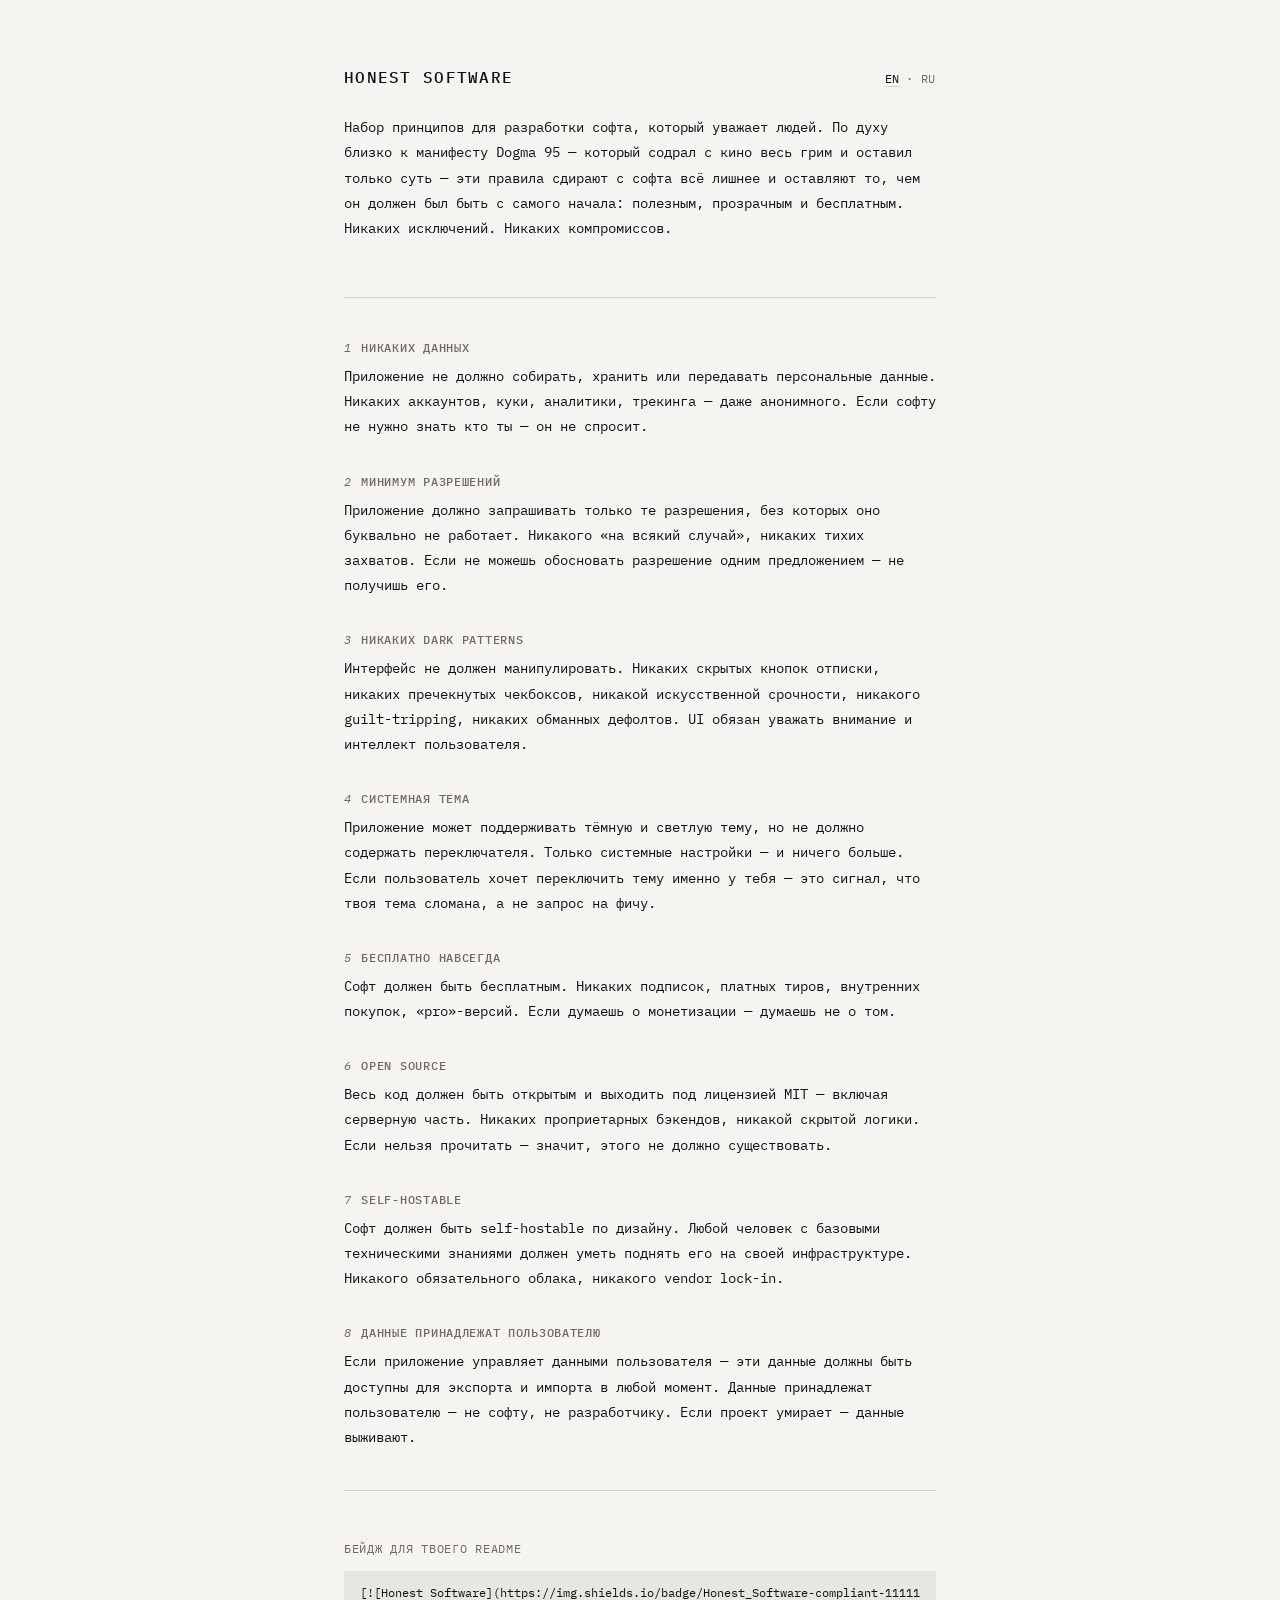
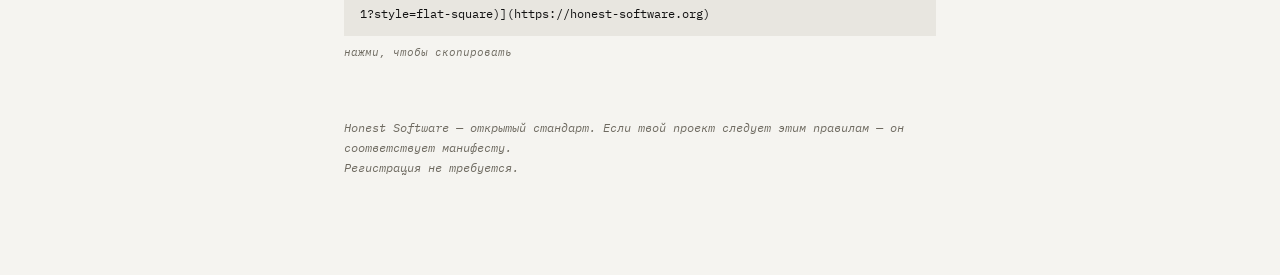
==== ru/index.html @ a2bb9f9b "Honest Software manifesto Manifesto text in English and Russian, plus a static page for honest-softw" ====
<!DOCTYPE html>
<html lang="ru">
<head>
  <meta charset="UTF-8">
  <meta name="viewport" content="width=device-width, initial-scale=1.0">
  <title>Honest Software</title>

  <link rel="preconnect" href="https://fonts.googleapis.com">
  <link rel="preconnect" href="https://fonts.gstatic.com" crossorigin>
  <link rel="preload" as="style"
        href="https://fonts.googleapis.com/css2?family=IBM+Plex+Mono:ital,wght@0,400;0,500;1,400&display=swap"
        onload="this.onload=null;this.rel='stylesheet'">
  <noscript>
    <link rel="stylesheet"
          href="https://fonts.googleapis.com/css2?family=IBM+Plex+Mono:ital,wght@0,400;0,500;1,400&display=swap">
  </noscript>

  <style>
    *, *::before, *::after {
      box-sizing: border-box;
      margin: 0;
      padding: 0;
    }

    :root {
      --bg: #f5f4f0;
      --fg: #111;
      --muted: #6e6a60;
      --rule: #d4d2cc;
      --badge-bg: #e8e6e0;
      --badge-bg-hover: #dedad2;
    }

    html {
      font-size: 16px;
    }

    body {
      background: var(--bg);
      color: var(--fg);
      font-family: 'IBM Plex Mono', monospace;
      line-height: 1.7;
      padding: 4rem 1.5rem 6rem;
      max-width: 640px;
      margin: 0 auto;
      overflow-x: hidden;
    }

    header {
      margin-bottom: 3.5rem;
    }

    .topline {
      display: flex;
      justify-content: space-between;
      align-items: baseline;
      gap: 1rem;
      margin-bottom: 1.5rem;
    }

    h1 {
      font-size: 1rem;
      font-weight: 500;
      letter-spacing: 0.08em;
      text-transform: uppercase;
    }

    .lang {
      font-size: 0.75rem;
      letter-spacing: 0.06em;
      white-space: nowrap;
    }

    .lang a {
      color: var(--fg);
      text-decoration: none;
      border-bottom: 1px solid var(--rule);
    }

    .lang a:hover {
      border-bottom-color: var(--fg);
    }

    .lang [aria-current],
    .lang .sep {
      color: var(--muted);
    }

    .lang .sep {
      margin: 0 0.4rem;
    }

    .preamble {
      font-size: 0.875rem;
      color: var(--fg);
      line-height: 1.8;
    }

    hr {
      border: none;
      border-top: 1px solid var(--rule);
      margin: 2.5rem 0;
    }

    ol {
      list-style: none;
    }

    ol li {
      margin-bottom: 2rem;
    }

    .rule-title {
      font-size: 0.75rem;
      font-weight: 500;
      letter-spacing: 0.06em;
      text-transform: uppercase;
      color: var(--muted);
      margin-bottom: 0.35rem;
    }

    .rule-number {
      font-style: italic;
      font-weight: 400;
      margin-right: 0.6rem;
    }

    .rule-body {
      font-size: 0.875rem;
      line-height: 1.8;
    }

    footer {
      margin-top: 3.5rem;
      font-size: 0.75rem;
      color: var(--muted);
      font-style: italic;
    }

    .badge-section {
      margin-top: 3rem;
    }

    .badge-label {
      font-size: 0.75rem;
      text-transform: uppercase;
      letter-spacing: 0.06em;
      color: var(--muted);
      margin-bottom: 0.75rem;
    }

    .badge-code {
      font: inherit;
      font-size: 0.75rem;
      color: var(--fg);
      background: var(--badge-bg);
      border: none;
      display: block;
      width: 100%;
      text-align: left;
      padding: 0.75rem 1rem;
      white-space: pre-wrap;
      word-break: break-all;
      cursor: pointer;
      transition: background 0.15s;
    }

    .badge-code:hover {
      background: var(--badge-bg-hover);
    }

    .badge-code:focus-visible {
      outline: 2px solid var(--fg);
      outline-offset: 2px;
    }

    .copy-hint {
      font-size: 0.7rem;
      color: var(--muted);
      margin-top: 0.4rem;
      font-style: italic;
    }

    @media (prefers-color-scheme: dark) {
      :root {
        --bg: #141412;
        --fg: #e8e6e0;
        --muted: #8a857a;
        --rule: #2a2926;
        --badge-bg: #1e1d1a;
        --badge-bg-hover: #252320;
      }
    }

    @media (max-width: 480px) {
      body {
        padding: 2.5rem 1.25rem 4rem;
      }
    }
  </style>
</head>
<body>

  <header>
    <div class="topline">
      <h1>Honest Software</h1>
      <nav class="lang" aria-label="Язык">
        <a href="/" lang="en">EN</a><span class="sep">·</span><span aria-current="true">RU</span>
      </nav>
    </div>
    <p class="preamble">
      Набор принципов для разработки софта, который уважает людей.
      По духу близко к манифесту Dogma 95 — который содрал с кино весь грим и оставил только суть —
      эти правила сдирают с софта всё лишнее и оставляют то, чем он должен был быть с самого начала:
      полезным, прозрачным и бесплатным. Никаких исключений. Никаких компромиссов.
    </p>
  </header>

  <hr>

  <ol>
    <li>
      <div class="rule-title"><span class="rule-number">1</span>Никаких данных</div>
      <div class="rule-body">Приложение не должно собирать, хранить или передавать персональные данные. Никаких аккаунтов, куки, аналитики, трекинга — даже анонимного. Если софту не нужно знать кто ты — он не спросит.</div>
    </li>
    <li>
      <div class="rule-title"><span class="rule-number">2</span>Минимум разрешений</div>
      <div class="rule-body">Приложение должно запрашивать только те разрешения, без которых оно буквально не работает. Никакого «на всякий случай», никаких тихих захватов. Если не можешь обосновать разрешение одним предложением — не получишь его.</div>
    </li>
    <li>
      <div class="rule-title"><span class="rule-number">3</span>Никаких dark patterns</div>
      <div class="rule-body">Интерфейс не должен манипулировать. Никаких скрытых кнопок отписки, никаких пречекнутых чекбоксов, никакой искусственной срочности, никакого guilt-tripping, никаких обманных дефолтов. UI обязан уважать внимание и интеллект пользователя.</div>
    </li>
    <li>
      <div class="rule-title"><span class="rule-number">4</span>Системная тема</div>
      <div class="rule-body">Приложение может поддерживать тёмную и светлую тему, но не должно содержать переключателя. Только системные настройки — и ничего больше. Если пользователь хочет переключить тему именно у тебя — это сигнал, что твоя тема сломана, а не запрос на фичу.</div>
    </li>
    <li>
      <div class="rule-title"><span class="rule-number">5</span>Бесплатно навсегда</div>
      <div class="rule-body">Софт должен быть бесплатным. Никаких подписок, платных тиров, внутренних покупок, «pro»-версий. Если думаешь о монетизации — думаешь не о том.</div>
    </li>
    <li>
      <div class="rule-title"><span class="rule-number">6</span>Open source</div>
      <div class="rule-body">Весь код должен быть открытым и выходить под лицензией MIT — включая серверную часть. Никаких проприетарных бэкендов, никакой скрытой логики. Если нельзя прочитать — значит, этого не должно существовать.</div>
    </li>
    <li>
      <div class="rule-title"><span class="rule-number">7</span>Self-hostable</div>
      <div class="rule-body">Софт должен быть self-hostable по дизайну. Любой человек с базовыми техническими знаниями должен уметь поднять его на своей инфраструктуре. Никакого обязательного облака, никакого vendor lock-in.</div>
    </li>
    <li>
      <div class="rule-title"><span class="rule-number">8</span>Данные принадлежат пользователю</div>
      <div class="rule-body">Если приложение управляет данными пользователя — эти данные должны быть доступны для экспорта и импорта в любой момент. Данные принадлежат пользователю — не софту, не разработчику. Если проект умирает — данные выживают.</div>
    </li>
  </ol>

  <hr>

  <div class="badge-section">
    <div class="badge-label">Бейдж для твоего README</div>
    <button type="button" class="badge-code" id="badge">[![Honest Software](https://img.shields.io/badge/Honest_Software-compliant-111111?style=flat-square)](https://honest-software.org)</button>
    <div class="copy-hint" id="hint" aria-live="polite">нажми, чтобы скопировать</div>
  </div>

  <footer>
    <p>Honest Software — открытый стандарт. Если твой проект следует этим правилам — он соответствует манифесту.<br>Регистрация не требуется.</p>
  </footer>

  <script>
    (function () {
      var badge = document.getElementById('badge');
      var hint = document.getElementById('hint');
      var idle = hint.textContent;

      function say(message) {
        hint.textContent = message;
        setTimeout(function () { hint.textContent = idle; }, 2000);
      }

      badge.addEventListener('click', function () {
        navigator.clipboard.writeText(badge.textContent.trim()).then(
          function () { say('скопировано'); },
          function () { say('не удалось скопировать — выдели текст вручную'); }
        );
      });
    })();
  </script>

</body>
</html>
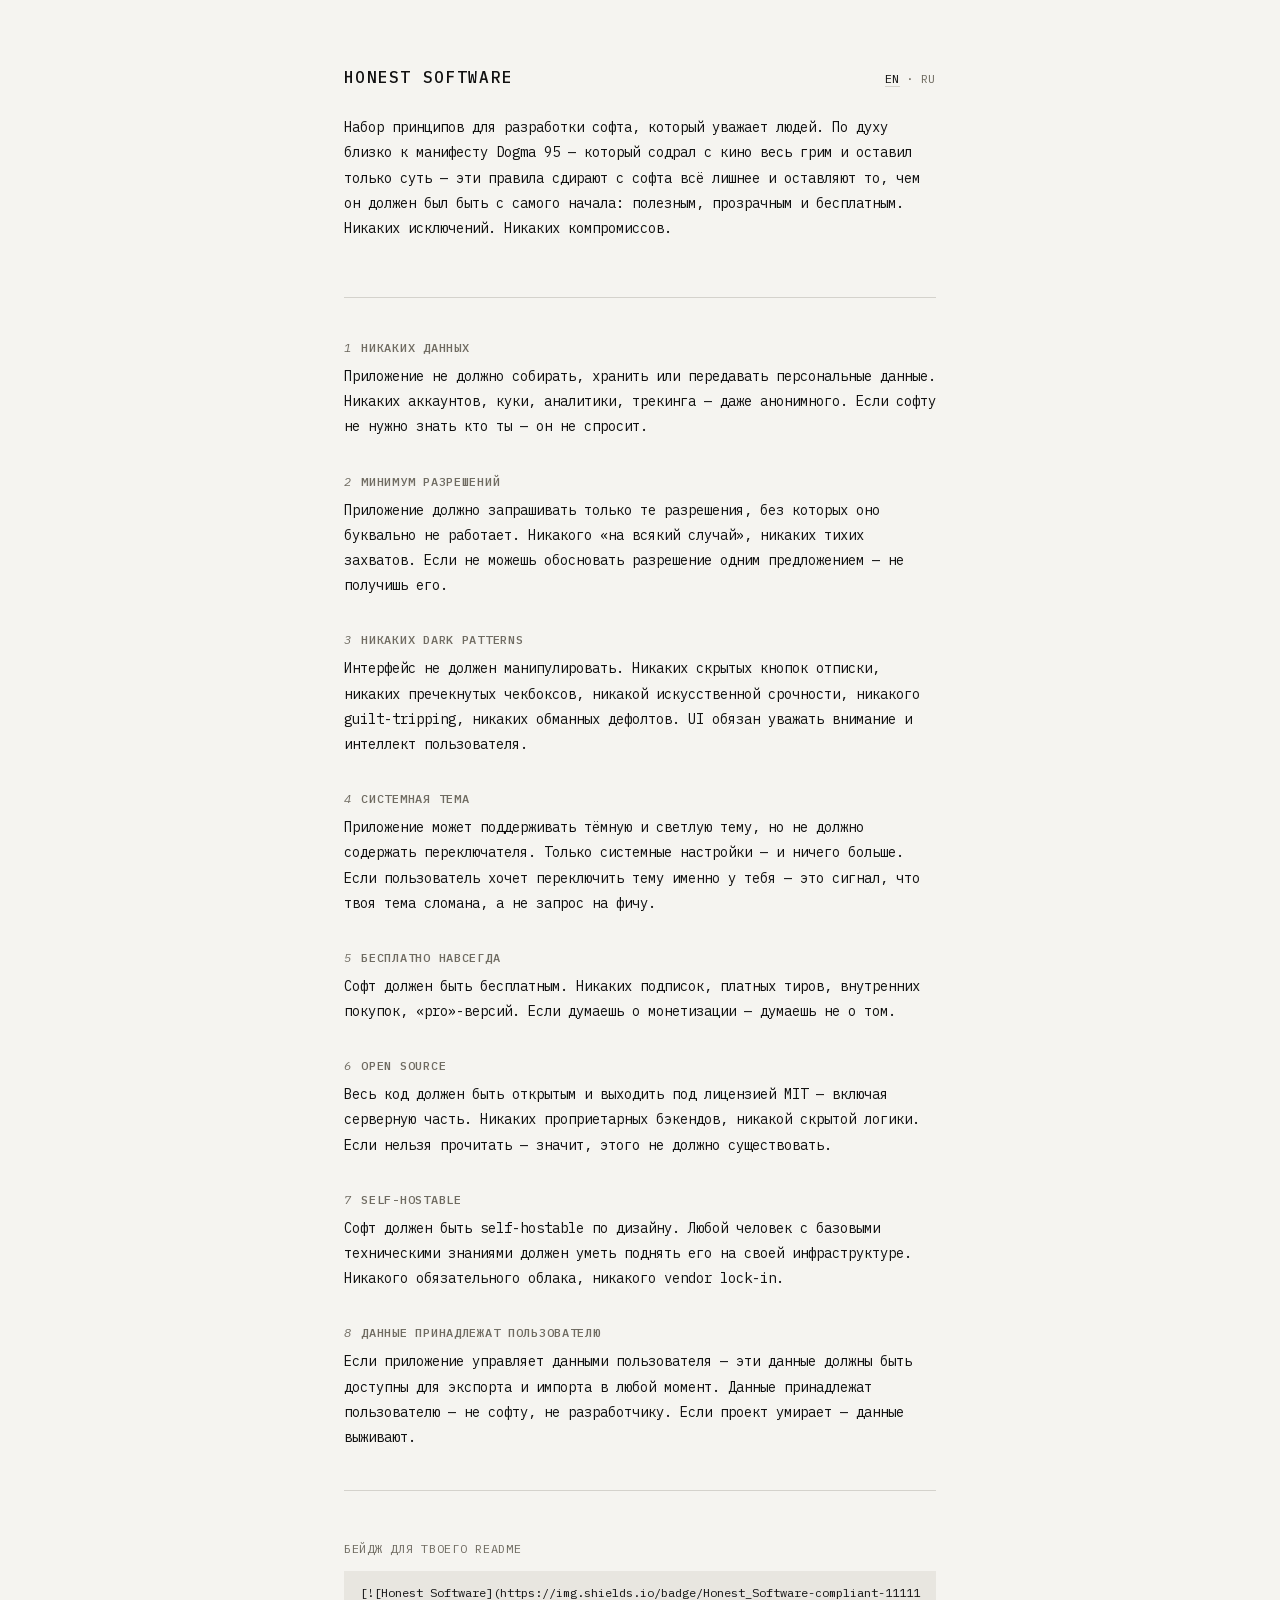
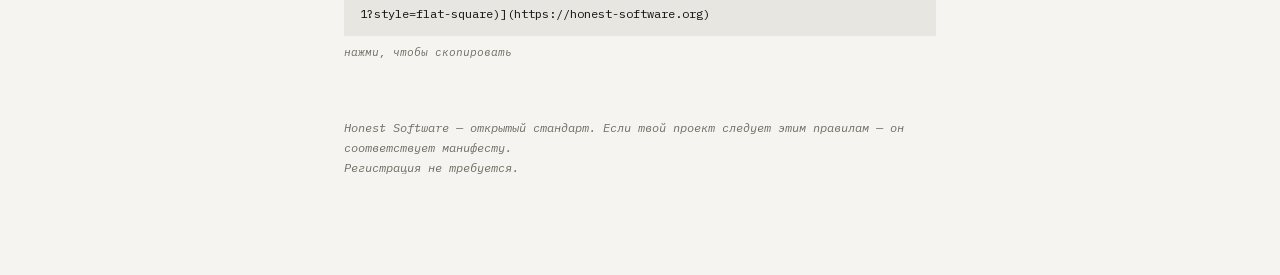
==== commit 3541c234: "Self-host IBM Plex Mono Rule 1 forbids third-party requests the user never asked for, and the page o" ====
--- a/ru/index.html
+++ b/ru/index.html
@@ -4,18 +4,219 @@
   <meta charset="UTF-8">
   <meta name="viewport" content="width=device-width, initial-scale=1.0">
   <title>Honest Software</title>
-
-  <link rel="preconnect" href="https://fonts.googleapis.com">
-  <link rel="preconnect" href="https://fonts.gstatic.com" crossorigin>
-  <link rel="preload" as="style"
-        href="https://fonts.googleapis.com/css2?family=IBM+Plex+Mono:ital,wght@0,400;0,500;1,400&display=swap"
-        onload="this.onload=null;this.rel='stylesheet'">
-  <noscript>
-    <link rel="stylesheet"
-          href="https://fonts.googleapis.com/css2?family=IBM+Plex+Mono:ital,wght@0,400;0,500;1,400&display=swap">
-  </noscript>
+  <meta name="description" content="Восемь правил для софта, который уважает людей: никакого сбора данных, никаких dark patterns, бесплатно, открытый код, self-hostable. Открытый стандарт, регистрация не требуется.">
+
+  <link rel="canonical" href="https://honest-software.org/ru/">
+  <link rel="alternate" hreflang="en" href="https://honest-software.org/">
+  <link rel="alternate" hreflang="ru" href="https://honest-software.org/ru/">
+  <link rel="alternate" hreflang="x-default" href="https://honest-software.org/">
+  <link rel="icon" href="/favicon.svg" type="image/svg+xml">
+
+  <meta property="og:type" content="website">
+  <meta property="og:site_name" content="Honest Software">
+  <meta property="og:title" content="Honest Software">
+  <meta property="og:description" content="Восемь правил для софта, который уважает людей. Открытый стандарт, регистрация не требуется.">
+  <meta property="og:url" content="https://honest-software.org/ru/">
+  <meta property="og:locale" content="ru_RU">
+  <meta property="og:locale:alternate" content="en_US">
+  <meta name="twitter:card" content="summary">
+
+  <script type="application/ld+json">
+  {
+    "@context": "https://schema.org",
+    "@graph": [
+      {
+        "@type": "WebSite",
+        "@id": "https://honest-software.org/#website",
+        "url": "https://honest-software.org/",
+        "name": "Honest Software",
+        "inLanguage": ["en", "ru"],
+        "license": "https://spdx.org/licenses/MIT.html"
+      },
+      {
+        "@type": "DefinedTermSet",
+        "@id": "https://honest-software.org/ru/#manifesto",
+        "name": "Honest Software",
+        "url": "https://honest-software.org/ru/",
+        "inLanguage": "ru",
+        "description": "Набор принципов для разработки софта, который уважает людей. По духу близко к манифесту Dogma 95: эти правила сдирают с софта всё лишнее и оставляют то, чем он должен был быть с самого начала — полезным, прозрачным и бесплатным. Открытый стандарт, регистрация не требуется.",
+        "license": "https://spdx.org/licenses/MIT.html",
+        "sameAs": "https://honest-software.org/#manifesto",
+        "hasDefinedTerm": [
+          {
+            "@type": "DefinedTerm",
+            "@id": "https://honest-software.org/ru/#rule-1",
+            "termCode": "1",
+            "name": "Никаких данных",
+            "description": "Приложение не должно собирать, хранить или передавать персональные данные. Никаких аккаунтов, куки, аналитики, трекинга — даже анонимного. Если софту не нужно знать кто ты — он не спросит."
+          },
+          {
+            "@type": "DefinedTerm",
+            "@id": "https://honest-software.org/ru/#rule-2",
+            "termCode": "2",
+            "name": "Минимум разрешений",
+            "description": "Приложение должно запрашивать только те разрешения, без которых оно буквально не работает. Никакого «на всякий случай», никаких тихих захватов. Если не можешь обосновать разрешение одним предложением — не получишь его."
+          },
+          {
+            "@type": "DefinedTerm",
+            "@id": "https://honest-software.org/ru/#rule-3",
+            "termCode": "3",
+            "name": "Никаких dark patterns",
+            "description": "Интерфейс не должен манипулировать. Никаких скрытых кнопок отписки, никаких пречекнутых чекбоксов, никакой искусственной срочности, никакого guilt-tripping, никаких обманных дефолтов. UI обязан уважать внимание и интеллект пользователя."
+          },
+          {
+            "@type": "DefinedTerm",
+            "@id": "https://honest-software.org/ru/#rule-4",
+            "termCode": "4",
+            "name": "Системная тема",
+            "description": "Приложение может поддерживать тёмную и светлую тему, но не должно содержать переключателя. Только системные настройки — и ничего больше. Если пользователь хочет переключить тему именно у тебя — это сигнал, что твоя тема сломана, а не запрос на фичу."
+          },
+          {
+            "@type": "DefinedTerm",
+            "@id": "https://honest-software.org/ru/#rule-5",
+            "termCode": "5",
+            "name": "Бесплатно навсегда",
+            "description": "Софт должен быть бесплатным. Никаких подписок, платных тиров, внутренних покупок, «pro»-версий. Если думаешь о монетизации — думаешь не о том."
+          },
+          {
+            "@type": "DefinedTerm",
+            "@id": "https://honest-software.org/ru/#rule-6",
+            "termCode": "6",
+            "name": "Open source",
+            "description": "Весь код должен быть открытым и выходить под лицензией MIT — включая серверную часть. Никаких проприетарных бэкендов, никакой скрытой логики. Если нельзя прочитать — значит, этого не должно существовать."
+          },
+          {
+            "@type": "DefinedTerm",
+            "@id": "https://honest-software.org/ru/#rule-7",
+            "termCode": "7",
+            "name": "Self-hostable",
+            "description": "Софт должен быть self-hostable по дизайну. Любой человек с базовыми техническими знаниями должен уметь поднять его на своей инфраструктуре. Никакого обязательного облака, никакого vendor lock-in."
+          },
+          {
+            "@type": "DefinedTerm",
+            "@id": "https://honest-software.org/ru/#rule-8",
+            "termCode": "8",
+            "name": "Данные принадлежат пользователю",
+            "description": "Если приложение управляет данными пользователя — эти данные должны быть доступны для экспорта и импорта в любой момент. Данные принадлежат пользователю — не софту, не разработчику. Если проект умирает — данные выживают."
+          }
+        ]
+      }
+    ]
+  }
+  </script>
+
+  <link rel="preload" as="font" type="font/woff2" href="/fonts/ibm-plex-mono-400-cyrillic.woff2" crossorigin>
+  <link rel="preload" as="font" type="font/woff2" href="/fonts/ibm-plex-mono-400-latin.woff2" crossorigin>
 
   <style>
+    @font-face {
+      font-family: 'IBM Plex Mono';
+      font-style: normal;
+      font-weight: 400;
+      font-display: swap;
+      src: url('/fonts/ibm-plex-mono-400-latin.woff2') format('woff2');
+      unicode-range: U+0000-00FF, U+0131, U+0152-0153, U+02BB-02BC, U+02C6, U+02DA, U+02DC, U+0304, U+0308, U+0329, U+2000-206F, U+20AC, U+2122, U+2191, U+2193, U+2212, U+2215, U+FEFF, U+FFFD;
+    }
+
+    @font-face {
+      font-family: 'IBM Plex Mono';
+      font-style: normal;
+      font-weight: 400;
+      font-display: swap;
+      src: url('/fonts/ibm-plex-mono-400-latin-ext.woff2') format('woff2');
+      unicode-range: U+0100-02BA, U+02BD-02C5, U+02C7-02CC, U+02CE-02D7, U+02DD-02FF, U+0304, U+0308, U+0329, U+1D00-1DBF, U+1E00-1E9F, U+1EF2-1EFF, U+2020, U+20A0-20AB, U+20AD-20C0, U+2113, U+2C60-2C7F, U+A720-A7FF;
+    }
+
+    @font-face {
+      font-family: 'IBM Plex Mono';
+      font-style: normal;
+      font-weight: 400;
+      font-display: swap;
+      src: url('/fonts/ibm-plex-mono-400-cyrillic.woff2') format('woff2');
+      unicode-range: U+0301, U+0400-045F, U+0490-0491, U+04B0-04B1, U+2116;
+    }
+
+    @font-face {
+      font-family: 'IBM Plex Mono';
+      font-style: normal;
+      font-weight: 400;
+      font-display: swap;
+      src: url('/fonts/ibm-plex-mono-400-cyrillic-ext.woff2') format('woff2');
+      unicode-range: U+0460-052F, U+1C80-1C8A, U+20B4, U+2DE0-2DFF, U+A640-A69F, U+FE2E-FE2F;
+    }
+
+    @font-face {
+      font-family: 'IBM Plex Mono';
+      font-style: italic;
+      font-weight: 400;
+      font-display: swap;
+      src: url('/fonts/ibm-plex-mono-400-italic-latin.woff2') format('woff2');
+      unicode-range: U+0000-00FF, U+0131, U+0152-0153, U+02BB-02BC, U+02C6, U+02DA, U+02DC, U+0304, U+0308, U+0329, U+2000-206F, U+20AC, U+2122, U+2191, U+2193, U+2212, U+2215, U+FEFF, U+FFFD;
+    }
+
+    @font-face {
+      font-family: 'IBM Plex Mono';
+      font-style: italic;
+      font-weight: 400;
+      font-display: swap;
+      src: url('/fonts/ibm-plex-mono-400-italic-latin-ext.woff2') format('woff2');
+      unicode-range: U+0100-02BA, U+02BD-02C5, U+02C7-02CC, U+02CE-02D7, U+02DD-02FF, U+0304, U+0308, U+0329, U+1D00-1DBF, U+1E00-1E9F, U+1EF2-1EFF, U+2020, U+20A0-20AB, U+20AD-20C0, U+2113, U+2C60-2C7F, U+A720-A7FF;
+    }
+
+    @font-face {
+      font-family: 'IBM Plex Mono';
+      font-style: italic;
+      font-weight: 400;
+      font-display: swap;
+      src: url('/fonts/ibm-plex-mono-400-italic-cyrillic.woff2') format('woff2');
+      unicode-range: U+0301, U+0400-045F, U+0490-0491, U+04B0-04B1, U+2116;
+    }
+
+    @font-face {
+      font-family: 'IBM Plex Mono';
+      font-style: italic;
+      font-weight: 400;
+      font-display: swap;
+      src: url('/fonts/ibm-plex-mono-400-italic-cyrillic-ext.woff2') format('woff2');
+      unicode-range: U+0460-052F, U+1C80-1C8A, U+20B4, U+2DE0-2DFF, U+A640-A69F, U+FE2E-FE2F;
+    }
+
+    @font-face {
+      font-family: 'IBM Plex Mono';
+      font-style: normal;
+      font-weight: 500;
+      font-display: swap;
+      src: url('/fonts/ibm-plex-mono-500-latin.woff2') format('woff2');
+      unicode-range: U+0000-00FF, U+0131, U+0152-0153, U+02BB-02BC, U+02C6, U+02DA, U+02DC, U+0304, U+0308, U+0329, U+2000-206F, U+20AC, U+2122, U+2191, U+2193, U+2212, U+2215, U+FEFF, U+FFFD;
+    }
+
+    @font-face {
+      font-family: 'IBM Plex Mono';
+      font-style: normal;
+      font-weight: 500;
+      font-display: swap;
+      src: url('/fonts/ibm-plex-mono-500-latin-ext.woff2') format('woff2');
+      unicode-range: U+0100-02BA, U+02BD-02C5, U+02C7-02CC, U+02CE-02D7, U+02DD-02FF, U+0304, U+0308, U+0329, U+1D00-1DBF, U+1E00-1E9F, U+1EF2-1EFF, U+2020, U+20A0-20AB, U+20AD-20C0, U+2113, U+2C60-2C7F, U+A720-A7FF;
+    }
+
+    @font-face {
+      font-family: 'IBM Plex Mono';
+      font-style: normal;
+      font-weight: 500;
+      font-display: swap;
+      src: url('/fonts/ibm-plex-mono-500-cyrillic.woff2') format('woff2');
+      unicode-range: U+0301, U+0400-045F, U+0490-0491, U+04B0-04B1, U+2116;
+    }
+
+    @font-face {
+      font-family: 'IBM Plex Mono';
+      font-style: normal;
+      font-weight: 500;
+      font-display: swap;
+      src: url('/fonts/ibm-plex-mono-500-cyrillic-ext.woff2') format('woff2');
+      unicode-range: U+0460-052F, U+1C80-1C8A, U+20B4, U+2DE0-2DFF, U+A640-A69F, U+FE2E-FE2F;
+    }
+
     *, *::before, *::after {
       box-sizing: border-box;
       margin: 0;
@@ -218,37 +419,37 @@
 
   <hr>
 
-  <ol>
-    <li>
-      <div class="rule-title"><span class="rule-number">1</span>Никаких данных</div>
+  <ol role="list">
+    <li>
+      <h2 class="rule-title"><span class="rule-number">1</span>Никаких данных</h2>
       <div class="rule-body">Приложение не должно собирать, хранить или передавать персональные данные. Никаких аккаунтов, куки, аналитики, трекинга — даже анонимного. Если софту не нужно знать кто ты — он не спросит.</div>
     </li>
     <li>
-      <div class="rule-title"><span class="rule-number">2</span>Минимум разрешений</div>
+      <h2 class="rule-title"><span class="rule-number">2</span>Минимум разрешений</h2>
       <div class="rule-body">Приложение должно запрашивать только те разрешения, без которых оно буквально не работает. Никакого «на всякий случай», никаких тихих захватов. Если не можешь обосновать разрешение одним предложением — не получишь его.</div>
     </li>
     <li>
-      <div class="rule-title"><span class="rule-number">3</span>Никаких dark patterns</div>
+      <h2 class="rule-title"><span class="rule-number">3</span>Никаких dark patterns</h2>
       <div class="rule-body">Интерфейс не должен манипулировать. Никаких скрытых кнопок отписки, никаких пречекнутых чекбоксов, никакой искусственной срочности, никакого guilt-tripping, никаких обманных дефолтов. UI обязан уважать внимание и интеллект пользователя.</div>
     </li>
     <li>
-      <div class="rule-title"><span class="rule-number">4</span>Системная тема</div>
+      <h2 class="rule-title"><span class="rule-number">4</span>Системная тема</h2>
       <div class="rule-body">Приложение может поддерживать тёмную и светлую тему, но не должно содержать переключателя. Только системные настройки — и ничего больше. Если пользователь хочет переключить тему именно у тебя — это сигнал, что твоя тема сломана, а не запрос на фичу.</div>
     </li>
     <li>
-      <div class="rule-title"><span class="rule-number">5</span>Бесплатно навсегда</div>
+      <h2 class="rule-title"><span class="rule-number">5</span>Бесплатно навсегда</h2>
       <div class="rule-body">Софт должен быть бесплатным. Никаких подписок, платных тиров, внутренних покупок, «pro»-версий. Если думаешь о монетизации — думаешь не о том.</div>
     </li>
     <li>
-      <div class="rule-title"><span class="rule-number">6</span>Open source</div>
+      <h2 class="rule-title"><span class="rule-number">6</span>Open source</h2>
       <div class="rule-body">Весь код должен быть открытым и выходить под лицензией MIT — включая серверную часть. Никаких проприетарных бэкендов, никакой скрытой логики. Если нельзя прочитать — значит, этого не должно существовать.</div>
     </li>
     <li>
-      <div class="rule-title"><span class="rule-number">7</span>Self-hostable</div>
+      <h2 class="rule-title"><span class="rule-number">7</span>Self-hostable</h2>
       <div class="rule-body">Софт должен быть self-hostable по дизайну. Любой человек с базовыми техническими знаниями должен уметь поднять его на своей инфраструктуре. Никакого обязательного облака, никакого vendor lock-in.</div>
     </li>
     <li>
-      <div class="rule-title"><span class="rule-number">8</span>Данные принадлежат пользователю</div>
+      <h2 class="rule-title"><span class="rule-number">8</span>Данные принадлежат пользователю</h2>
       <div class="rule-body">Если приложение управляет данными пользователя — эти данные должны быть доступны для экспорта и импорта в любой момент. Данные принадлежат пользователю — не софту, не разработчику. Если проект умирает — данные выживают.</div>
     </li>
   </ol>
